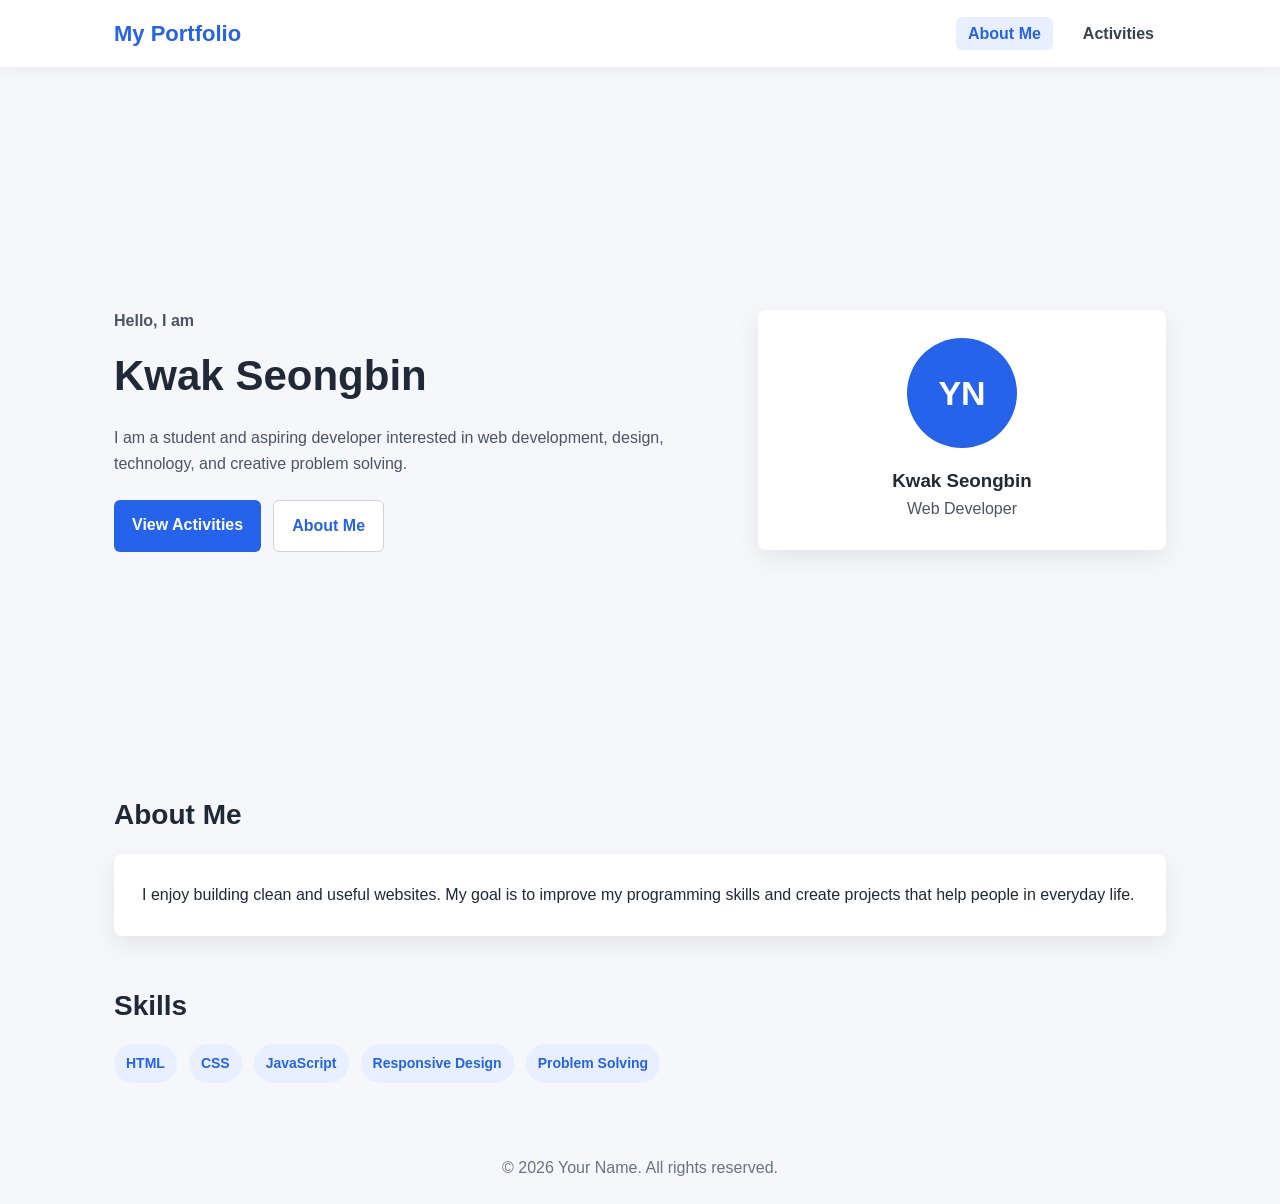
==== index.html @ eb547bf1 "Update index.html" ====
<!DOCTYPE html>
<html lang="en">
<head>
  <meta charset="UTF-8" />
  <meta name="viewport" content="width=device-width, initial-scale=1.0" />
  <title>My Portfolio</title>
  <link rel="stylesheet" href="style.css" />
</head>
<body>
  <header class="app-header">
    <nav class="navbar">
      <h1 class="logo">My Portfolio</h1>

      <button class="menu-btn" id="menuBtn" aria-label="Open navigation menu">&#9776;</button>

      <ul class="nav-links" id="navLinks">
        <li><a href="index.html" class="active">About Me</a></li>
        <li><a href="activities.html">Activities</a></li>
      </ul>
    </nav>
  </header>

  <main class="container">
    <section class="hero">
      <div class="hero-text">
        <p class="eyebrow">Hello, I am</p>
        <h2>Kwak Seongbin</h2>
        <p>
          I am a student and aspiring developer interested in web development,
          design, technology, and creative problem solving.
        </p>

        <div class="hero-actions">
          <a href="activities.html" class="btn primary">View Activities</a>
          <a href="#about" class="btn secondary">About Me</a>
        </div>
      </div>

      <div class="profile-card">
        <div class="avatar">YN</div>
        <h3>Kwak Seongbin</h3>
        <p>Web Developer</p>
      </div>
    </section>

    <section class="section" id="about">
      <h2>About Me</h2>
      <div class="card">
        <p>
          I enjoy building clean and useful websites. My goal is to improve my
          programming skills and create projects that help people in everyday life.
        </p>
      </div>
    </section>

    <section class="section">
      <h2>Skills</h2>
      <div class="skills">
        <span>HTML</span>
        <span>CSS</span>
        <span>JavaScript</span>
        <span>Responsive Design</span>
        <span>Problem Solving</span>
      </div>
    </section>
  </main>

  <footer>
    <p>&copy; 2026 Your Name. All rights reserved.</p>
  </footer>

  <script src="script.js"></script>
</body>
</html>
---- style.css ----
* {
  box-sizing: border-box;
  margin: 0;
  padding: 0;
}

body {
  font-family: Arial, sans-serif;
  background: #f5f7fb;
  color: #1f2937;
  line-height: 1.6;
}

.app-header {
  background: #ffffff;
  box-shadow: 0 2px 12px rgba(0, 0, 0, 0.06);
  position: sticky;
  top: 0;
  z-index: 10;
}

.navbar {
  max-width: 1100px;
  margin: 0 auto;
  padding: 16px 24px;
  display: flex;
  align-items: center;
  justify-content: space-between;
}

.logo {
  font-size: 22px;
  color: #2563eb;
}

.nav-links {
  list-style: none;
  display: flex;
  gap: 18px;
}

.nav-links a {
  text-decoration: none;
  color: #374151;
  font-weight: 600;
  padding: 8px 12px;
  border-radius: 6px;
}

.nav-links a:hover,
.nav-links a.active {
  background: #e8f0ff;
  color: #2563eb;
}

.menu-btn {
  display: none;
  border: none;
  background: #2563eb;
  color: white;
  font-size: 22px;
  padding: 6px 12px;
  border-radius: 6px;
  cursor: pointer;
}

.container {
  max-width: 1100px;
  margin: 0 auto;
  padding: 48px 24px;
}

.hero {
  display: grid;
  grid-template-columns: 1.5fr 1fr;
  gap: 32px;
  align-items: center;
  min-height: 70vh;
}

.eyebrow {
  color: #2563eb;
  font-weight: bold;
  margin-bottom: 8px;
}

.hero h2,
.page-title h2 {
  font-size: 42px;
  margin-bottom: 16px;
}

.hero p,
.page-title p {
  color: #4b5563;
  max-width: 620px;
}

.hero-actions {
  margin-top: 24px;
  display: flex;
  gap: 12px;
  flex-wrap: wrap;
}

.btn {
  display: inline-block;
  text-decoration: none;
  padding: 12px 18px;
  border-radius: 6px;
  font-weight: bold;
}

.btn.primary {
  background: #2563eb;
  color: white;
}

.btn.secondary {
  background: white;
  color: #2563eb;
  border: 1px solid #d1d5db;
}

.profile-card,
.card,
.activity-card {
  background: white;
  border-radius: 8px;
  padding: 28px;
  box-shadow: 0 8px 24px rgba(0, 0, 0, 0.08);
}

.profile-card {
  text-align: center;
}

.avatar {
  width: 110px;
  height: 110px;
  margin: 0 auto 18px;
  border-radius: 50%;
  background: #2563eb;
  color: white;
  display: grid;
  place-items: center;
  font-size: 34px;
  font-weight: bold;
}

.section {
  margin-top: 48px;
}

.section h2 {
  margin-bottom: 16px;
  font-size: 28px;
}

.skills {
  display: flex;
  flex-wrap: wrap;
  gap: 12px;
}

.skills span,
.tag {
  background: #e8f0ff;
  color: #2563eb;
  padding: 8px 12px;
  border-radius: 999px;
  font-weight: bold;
  font-size: 14px;
}

.page-title {
  margin-bottom: 32px;
}

.activity-grid {
  display: grid;
  grid-template-columns: repeat(2, 1fr);
  gap: 24px;
}

.activity-card {
  transition: transform 0.2s ease, box-shadow 0.2s ease;
}

.activity-card:hover {
  transform: translateY(-4px);
  box-shadow: 0 12px 28px rgba(0, 0, 0, 0.12);
}

.activity-icon {
  font-size: 36px;
  margin-bottom: 12px;
}

.activity-card h3 {
  margin-bottom: 8px;
}

.activity-card p {
  color: #4b5563;
  margin-bottom: 16px;
}

footer {
  text-align: center;
  padding: 24px;
  color: #6b7280;
}

@media (max-width: 768px) {
  .menu-btn {
    display: block;
  }

  .nav-links {
    display: none;
    position: absolute;
    top: 68px;
    right: 24px;
    background: white;
    flex-direction: column;
    width: 200px;
    padding: 16px;
    border-radius: 8px;
    box-shadow: 0 8px 24px rgba(0, 0, 0, 0.12);
  }

  .nav-links.show {
    display: flex;
  }

  .hero {
    grid-template-columns: 1fr;
    min-height: auto;
  }

  .hero h2,
  .page-title h2 {
    font-size: 34px;
  }

  .activity-grid {
    grid-template-columns: 1fr;
  }
}
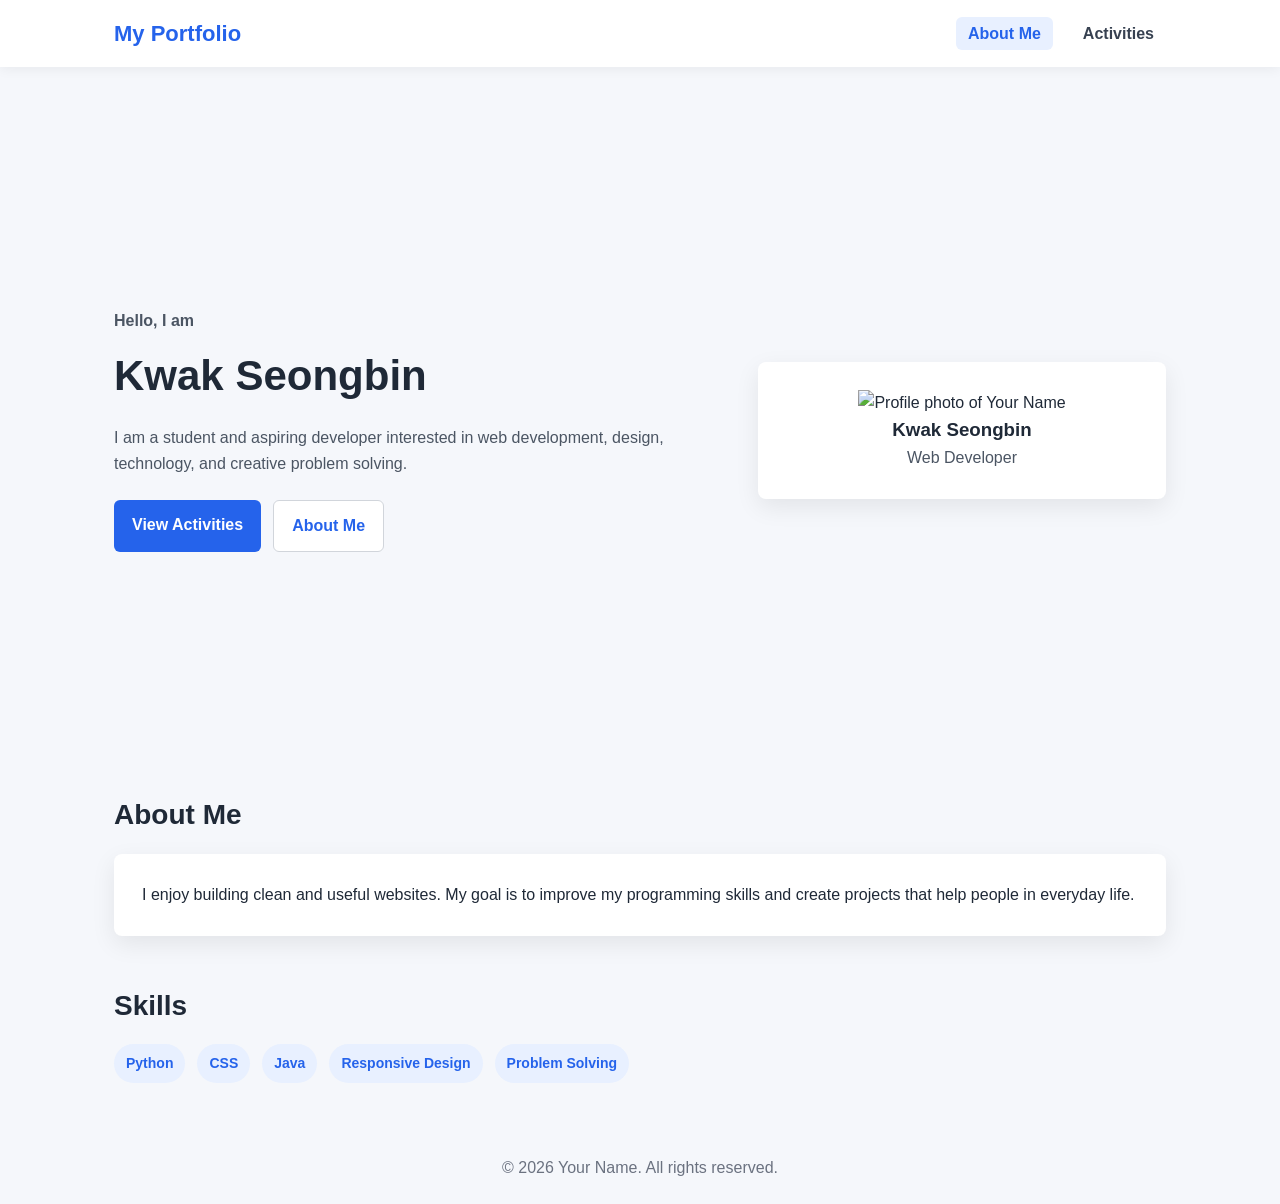
==== commit bccfe3d6: "Update index.html" ====
--- a/index.html
+++ b/index.html
@@ -37,7 +37,7 @@
       </div>
 
       <div class="profile-card">
-        <div class="avatar">YN</div>
+        <img class="profile-image" src="assets/profile.jpg" alt="Profile photo of Your Name" />
         <h3>Kwak Seongbin</h3>
         <p>Web Developer</p>
       </div>
@@ -56,9 +56,9 @@
     <section class="section">
       <h2>Skills</h2>
       <div class="skills">
-        <span>HTML</span>
+        <span>Python</span>
         <span>CSS</span>
-        <span>JavaScript</span>
+        <span>Java</span>
         <span>Responsive Design</span>
         <span>Problem Solving</span>
       </div>
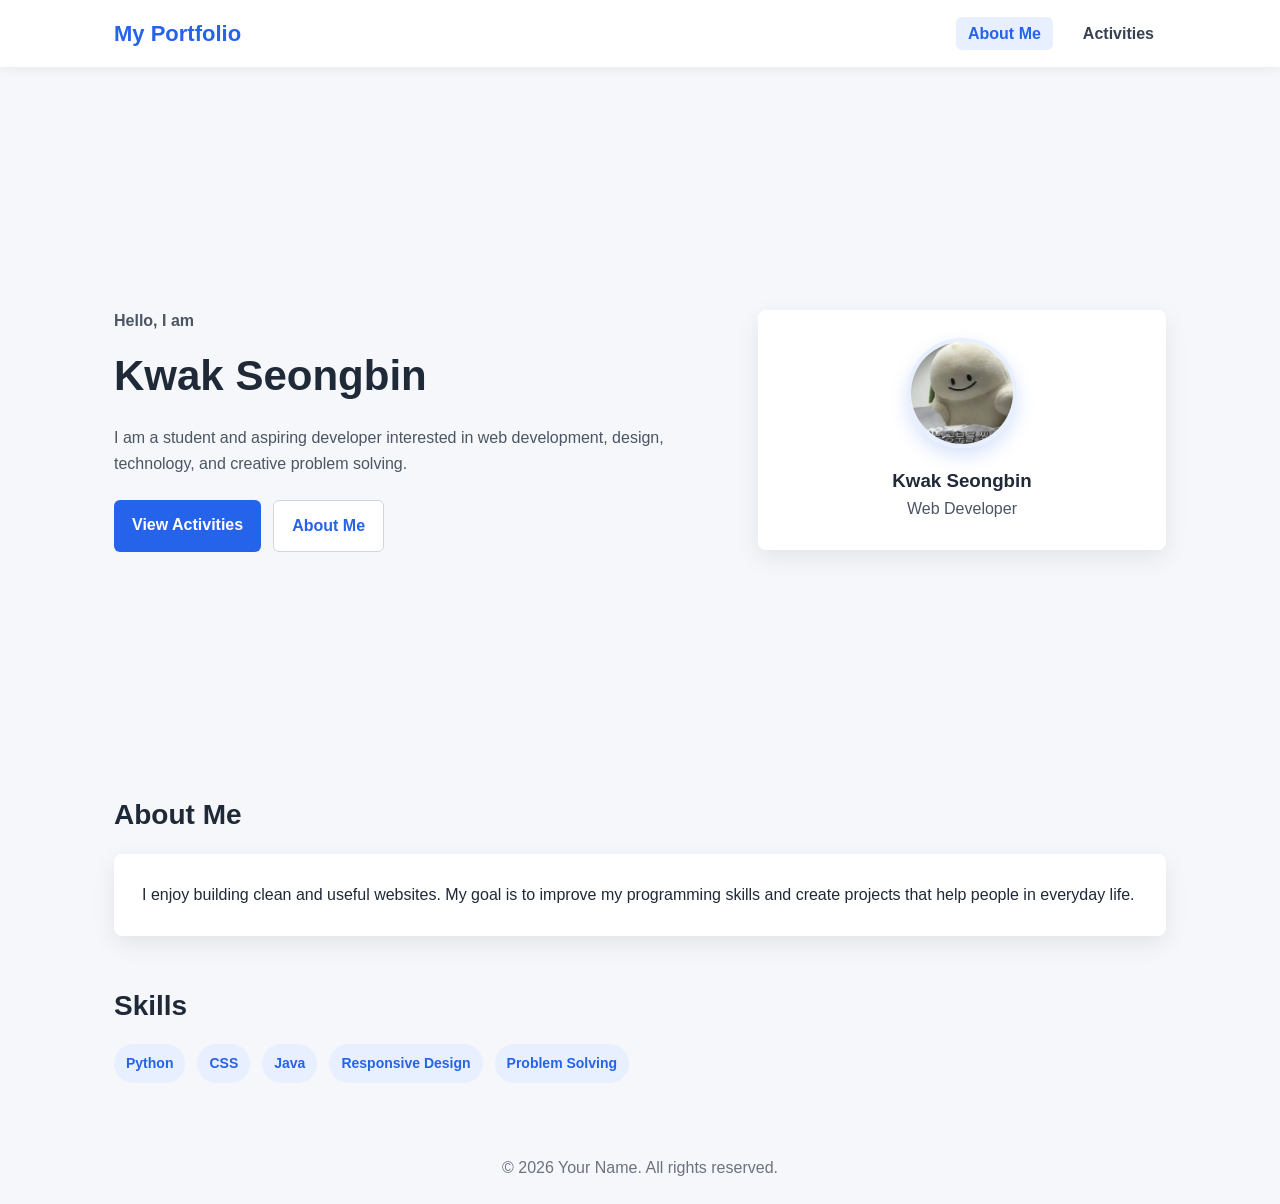
==== commit d849da5a: "Update index.html" ====
--- a/index.html
+++ b/index.html
@@ -37,7 +37,7 @@
       </div>
 
       <div class="profile-card">
-        <img class="profile-image" src="assets/profile.jpg" alt="Profile photo of Your Name" />
+        <img class="profile-image" src="profile.jpg" alt="Profile photo of Your Name" />
         <h3>Kwak Seongbin</h3>
         <p>Web Developer</p>
       </div>
--- a/style.css
+++ b/style.css
@@ -61,7 +61,7 @@
   font-size: 22px;
   padding: 6px 12px;
   border-radius: 6px;
-  cursor: pointer;
+  cursor: pointer;A
 }
 
 .container {
@@ -135,17 +135,28 @@
   text-align: center;
 }
 
-.avatar {
+.avatar,
+.profile-image {
   width: 110px;
   height: 110px;
   margin: 0 auto 18px;
   border-radius: 50%;
+}
+
+.avatar {
   background: #2563eb;
   color: white;
   display: grid;
   place-items: center;
   font-size: 34px;
   font-weight: bold;
+}
+
+.profile-image {
+  display: block;
+  object-fit: cover;
+  border: 4px solid #e8f0ff;
+  box-shadow: 0 8px 18px rgba(37, 99, 235, 0.18);
 }
 
 .section {
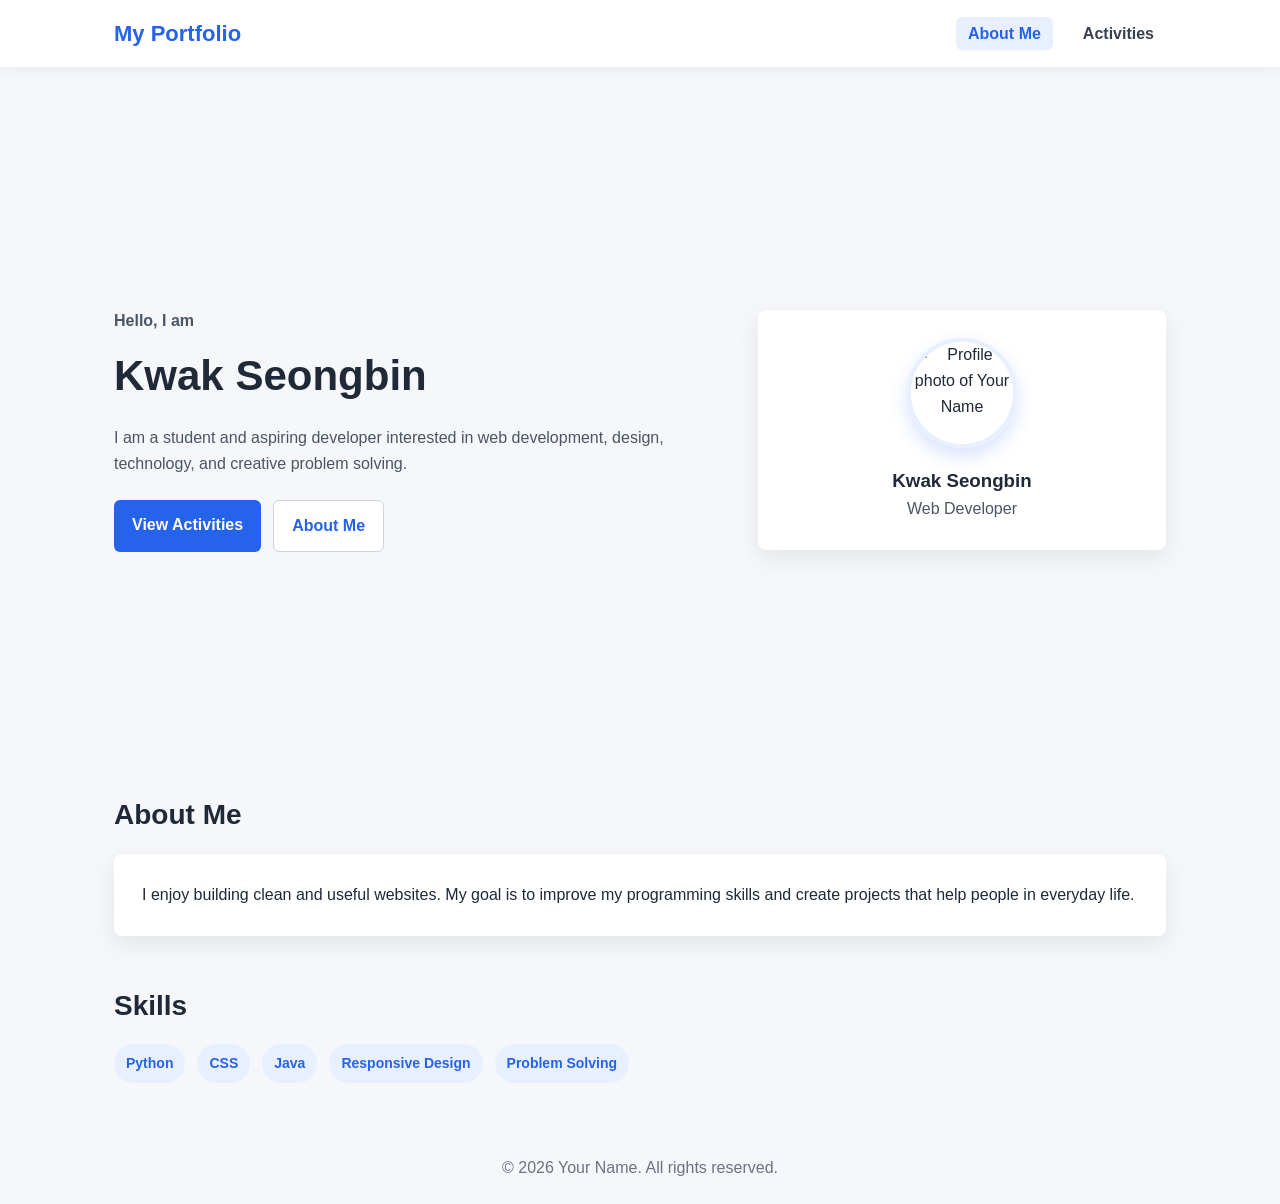
==== commit c5f12af2: "Update index.html" ====
--- a/index.html
+++ b/index.html
@@ -37,7 +37,7 @@
       </div>
 
       <div class="profile-card">
-        <img class="profile-image" src="profile.jpg" alt="Profile photo of Your Name" />
+        <img class="profile-image" src="아와왕.jpg" alt="Profile photo of Your Name" />
         <h3>Kwak Seongbin</h3>
         <p>Web Developer</p>
       </div>
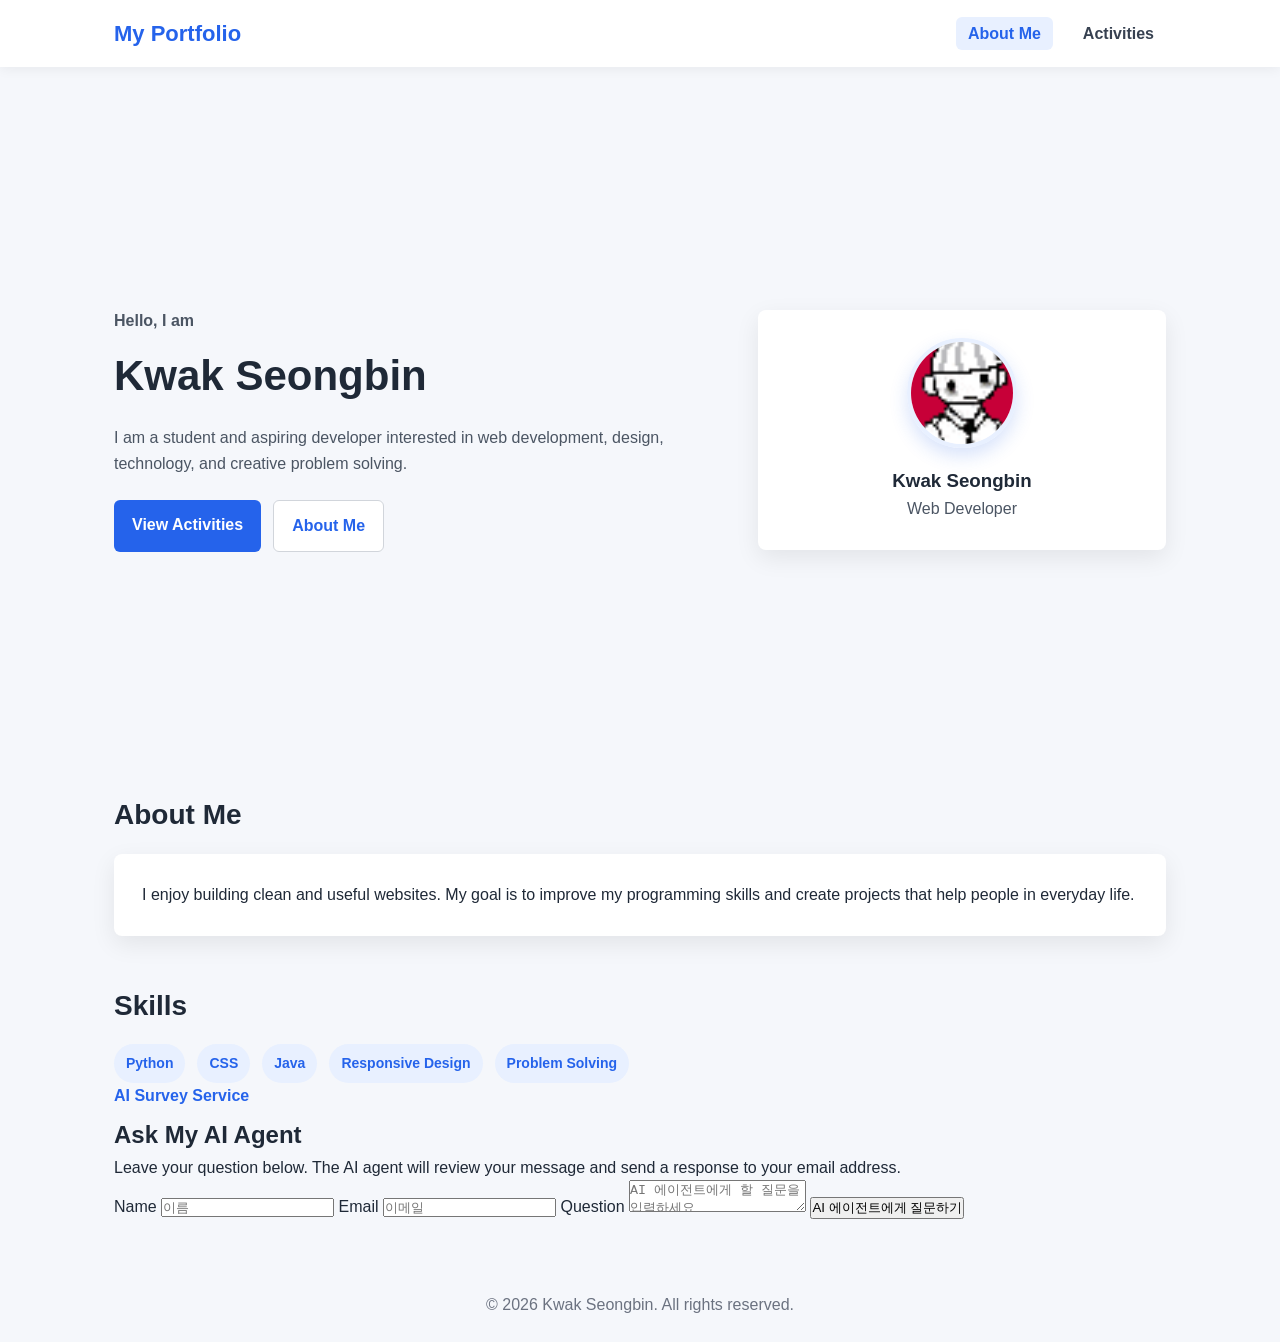
==== commit 1c9e6978: "Update index.html" ====
--- a/index.html
+++ b/index.html
@@ -37,7 +37,7 @@
       </div>
 
       <div class="profile-card">
-        <img class="profile-image" src="아와왕.jpg" alt="Profile photo of Your Name" />
+        <img class="profile-image" src="elsen.png" alt="Profile photo of Your Name" />
         <h3>Kwak Seongbin</h3>
         <p>Web Developer</p>
       </div>
@@ -63,10 +63,34 @@
         <span>Problem Solving</span>
       </div>
     </section>
+    <section class="ai-service-section" id="ai-survey">
+      <div class="ai-service-copy">
+        <p class="eyebrow">AI Survey Service</p>
+        <h2>Ask My AI Agent</h2>
+        <p>
+          Leave your question below. The AI agent will review your message and
+          send a response to your email address.
+        </p>
+      </div>
+
+      <form class="contact-form" id="contactForm">
+        <label for="visitorName">Name</label>
+        <input type="text" id="visitorName" placeholder="&#51060;&#47492;" required>
+
+        <label for="visitorEmail">Email</label>
+        <input type="email" id="visitorEmail" placeholder="&#51060;&#47700;&#51068;" required>
+
+        <label for="visitorMessage">Question</label>
+        <textarea id="visitorMessage" placeholder="AI &#50640;&#51060;&#51204;&#53944;&#50640;&#44172; &#54624; &#51656;&#47928;&#51012; &#51077;&#47141;&#54616;&#49464;&#50836;" required></textarea>
+
+        <button type="submit">AI &#50640;&#51060;&#51204;&#53944;&#50640;&#44172; &#51656;&#47928;&#54616;&#44592;</button>
+        <div id="responseMessage" class="response-message" aria-live="polite"></div>
+      </form>
+    </section>
   </main>
 
   <footer>
-    <p>&copy; 2026 Your Name. All rights reserved.</p>
+    <p>&copy; 2026 Kwak Seongbin. All rights reserved.</p>
   </footer>
 
   <script src="script.js"></script>
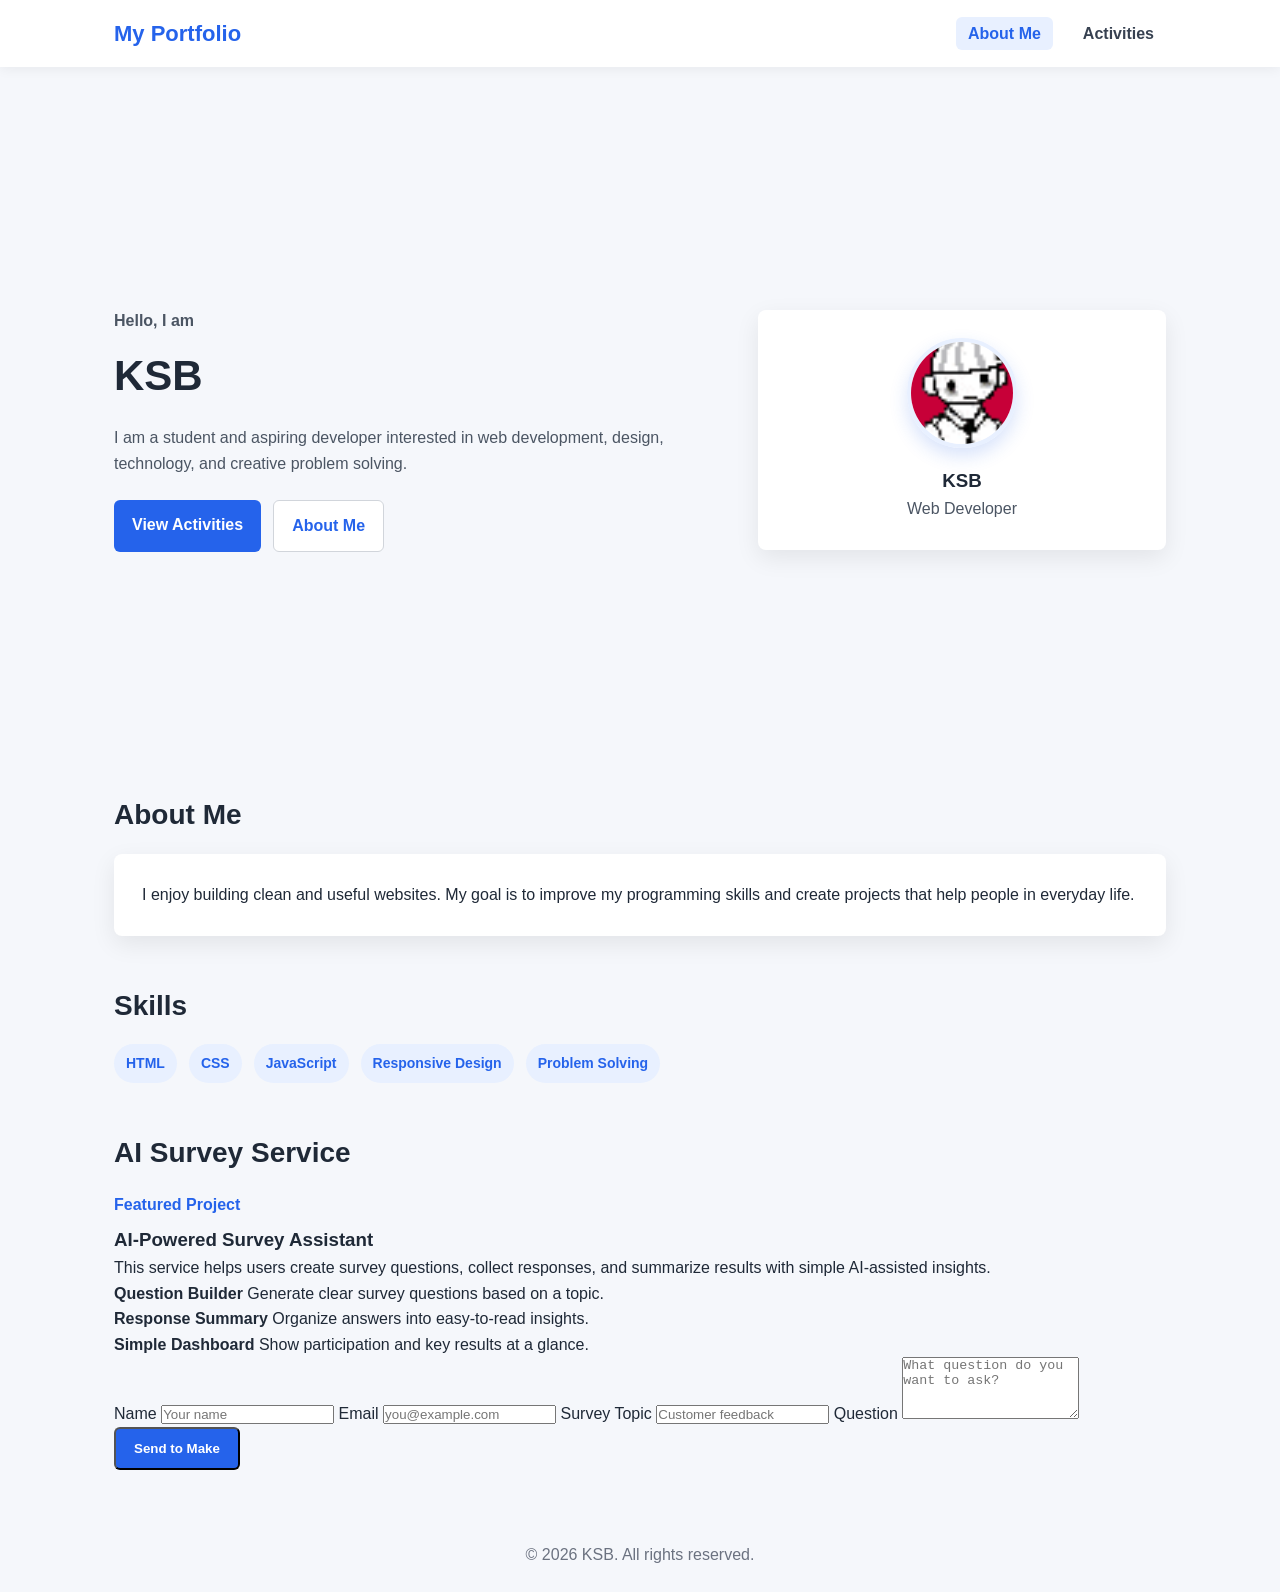
==== commit d7a930f3: "Update index.html" ====
--- a/index.html
+++ b/index.html
@@ -24,7 +24,7 @@
     <section class="hero">
       <div class="hero-text">
         <p class="eyebrow">Hello, I am</p>
-        <h2>Kwak Seongbin</h2>
+        <h2>KSB</h2>
         <p>
           I am a student and aspiring developer interested in web development,
           design, technology, and creative problem solving.
@@ -38,7 +38,7 @@
 
       <div class="profile-card">
         <img class="profile-image" src="elsen.png" alt="Profile photo of Your Name" />
-        <h3>Kwak Seongbin</h3>
+        <h3>KSB</h3>
         <p>Web Developer</p>
       </div>
     </section>
@@ -56,41 +56,63 @@
     <section class="section">
       <h2>Skills</h2>
       <div class="skills">
-        <span>Python</span>
+        <span>HTML</span>
         <span>CSS</span>
-        <span>Java</span>
+        <span>JavaScript</span>
         <span>Responsive Design</span>
         <span>Problem Solving</span>
       </div>
     </section>
-    <section class="ai-service-section" id="ai-survey">
-      <div class="ai-service-copy">
-        <p class="eyebrow">AI Survey Service</p>
-        <h2>Ask My AI Agent</h2>
-        <p>
-          Leave your question below. The AI agent will review your message and
-          send a response to your email address.
-        </p>
+
+    <section class="section">
+      <h2>AI Survey Service</h2>
+      <div class="service-card">
+        <div>
+          <p class="eyebrow">Featured Project</p>
+          <h3>AI-Powered Survey Assistant</h3>
+          <p>
+            This service helps users create survey questions, collect responses,
+            and summarize results with simple AI-assisted insights.
+          </p>
+        </div>
+
+        <div class="service-features">
+          <div>
+            <strong>Question Builder</strong>
+            <span>Generate clear survey questions based on a topic.</span>
+          </div>
+          <div>
+            <strong>Response Summary</strong>
+            <span>Organize answers into easy-to-read insights.</span>
+          </div>
+          <div>
+            <strong>Simple Dashboard</strong>
+            <span>Show participation and key results at a glance.</span>
+          </div>
+        </div>
+
+        <form class="survey-form" id="surveyForm">
+          <label for="surveyName">Name</label>
+          <input id="surveyName" name="name" type="text" placeholder="Your name" required />
+
+          <label for="surveyEmail">Email</label>
+          <input id="surveyEmail" name="email" type="email" placeholder="you@example.com" required />
+
+          <label for="surveyTopic">Survey Topic</label>
+          <input id="surveyTopic" name="topic" type="text" placeholder="Customer feedback" required />
+
+          <label for="surveyQuestion">Question</label>
+          <textarea id="surveyQuestion" name="question" rows="4" placeholder="What question do you want to ask?" required></textarea>
+
+          <button class="btn primary" type="submit">Send to Make</button>
+          <p class="form-message" id="surveyMessage" role="status"></p>
+        </form>
       </div>
-
-      <form class="contact-form" id="contactForm">
-        <label for="visitorName">Name</label>
-        <input type="text" id="visitorName" placeholder="&#51060;&#47492;" required>
-
-        <label for="visitorEmail">Email</label>
-        <input type="email" id="visitorEmail" placeholder="&#51060;&#47700;&#51068;" required>
-
-        <label for="visitorMessage">Question</label>
-        <textarea id="visitorMessage" placeholder="AI &#50640;&#51060;&#51204;&#53944;&#50640;&#44172; &#54624; &#51656;&#47928;&#51012; &#51077;&#47141;&#54616;&#49464;&#50836;" required></textarea>
-
-        <button type="submit">AI &#50640;&#51060;&#51204;&#53944;&#50640;&#44172; &#51656;&#47928;&#54616;&#44592;</button>
-        <div id="responseMessage" class="response-message" aria-live="polite"></div>
-      </form>
     </section>
   </main>
 
   <footer>
-    <p>&copy; 2026 Kwak Seongbin. All rights reserved.</p>
+    <p>&copy; 2026 KSB. All rights reserved.</p>
   </footer>
 
   <script src="script.js"></script>
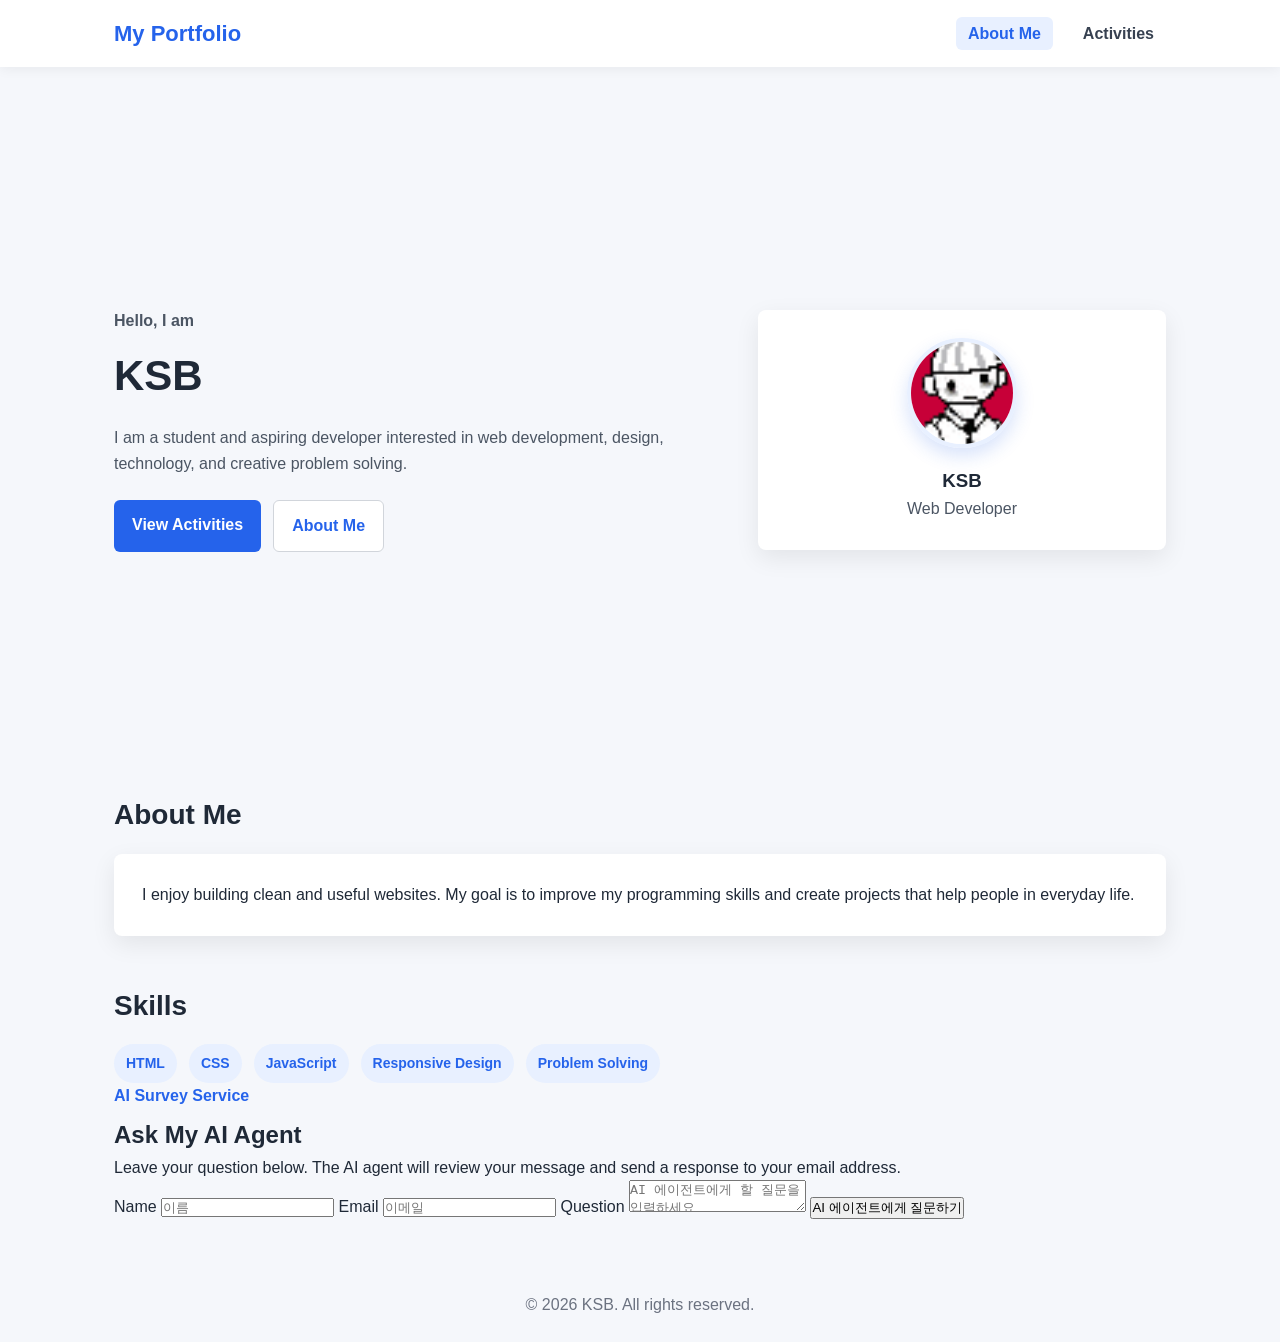
==== commit f36b9776: "Update index.html" ====
--- a/index.html
+++ b/index.html
@@ -64,50 +64,29 @@
       </div>
     </section>
 
-    <section class="section">
-      <h2>AI Survey Service</h2>
-      <div class="service-card">
-        <div>
-          <p class="eyebrow">Featured Project</p>
-          <h3>AI-Powered Survey Assistant</h3>
-          <p>
-            This service helps users create survey questions, collect responses,
-            and summarize results with simple AI-assisted insights.
-          </p>
-        </div>
+        <section class="ai-service-section" id="ai-survey">
+      <div class="ai-service-copy">
+        <p class="eyebrow">AI Survey Service</p>
+        <h2>Ask My AI Agent</h2>
+        <p>
+          Leave your question below. The AI agent will review your message and
+          send a response to your email address.
+        </p>
+      </div>
 
-        <div class="service-features">
-          <div>
-            <strong>Question Builder</strong>
-            <span>Generate clear survey questions based on a topic.</span>
-          </div>
-          <div>
-            <strong>Response Summary</strong>
-            <span>Organize answers into easy-to-read insights.</span>
-          </div>
-          <div>
-            <strong>Simple Dashboard</strong>
-            <span>Show participation and key results at a glance.</span>
-          </div>
-        </div>
+      <form class="contact-form" id="contactForm">
+        <label for="visitorName">Name</label>
+        <input type="text" id="visitorName" placeholder="&#51060;&#47492;" required>
 
-        <form class="survey-form" id="surveyForm">
-          <label for="surveyName">Name</label>
-          <input id="surveyName" name="name" type="text" placeholder="Your name" required />
+        <label for="visitorEmail">Email</label>
+        <input type="email" id="visitorEmail" placeholder="&#51060;&#47700;&#51068;" required>
 
-          <label for="surveyEmail">Email</label>
-          <input id="surveyEmail" name="email" type="email" placeholder="you@example.com" required />
+        <label for="visitorMessage">Question</label>
+        <textarea id="visitorMessage" placeholder="AI &#50640;&#51060;&#51204;&#53944;&#50640;&#44172; &#54624; &#51656;&#47928;&#51012; &#51077;&#47141;&#54616;&#49464;&#50836;" required></textarea>
 
-          <label for="surveyTopic">Survey Topic</label>
-          <input id="surveyTopic" name="topic" type="text" placeholder="Customer feedback" required />
-
-          <label for="surveyQuestion">Question</label>
-          <textarea id="surveyQuestion" name="question" rows="4" placeholder="What question do you want to ask?" required></textarea>
-
-          <button class="btn primary" type="submit">Send to Make</button>
-          <p class="form-message" id="surveyMessage" role="status"></p>
-        </form>
-      </div>
+        <button type="submit">AI &#50640;&#51060;&#51204;&#53944;&#50640;&#44172; &#51656;&#47928;&#54616;&#44592;</button>
+        <div id="responseMessage" class="response-message" aria-live="polite"></div>
+      </form>
     </section>
   </main>
 
